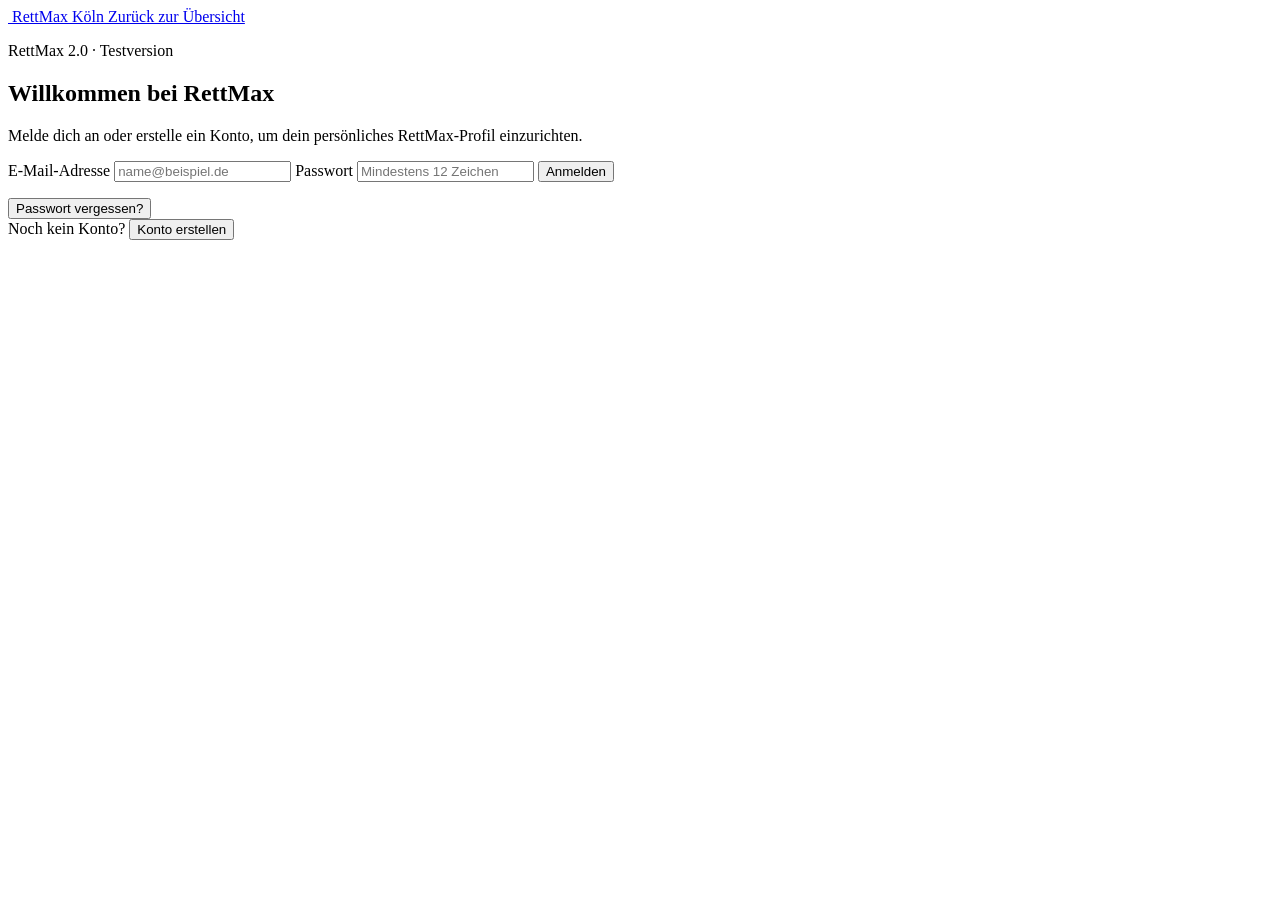
==== auth.html @ 5d6d7324 "Add RettMax sign-in and registration page" ====
<!doctype html>
<html lang="de">
<head>
  <meta charset="utf-8">
  <meta name="viewport" content="width=device-width, initial-scale=1">
  <meta name="theme-color" content="#080d18">
  <title>Anmelden – RettMax Köln</title>
  <link rel="stylesheet" href="style.css?v=5">
</head>
<body class="auth-page">
  <header>
    <div class="top">
      <a class="brand auth-brand" href="index.html" aria-label="Zurück zu RettMax Köln">
        <img src="RettMax.png" alt="" class="brand-logo">
        <span>RettMax</span> Köln
      </a>
      <a class="auth-back" href="index.html">Zurück zur Übersicht</a>
    </div>
  </header>
  <main class="auth-main">
    <section class="auth-card" aria-labelledby="authTitle">
      <p class="auth-kicker">RettMax 2.0 · Testversion</p>
      <h1 id="authTitle">Willkommen bei RettMax</h1>
      <p id="authIntro" class="auth-intro">Melde dich an oder erstelle ein Konto, um dein persönliches RettMax-Profil einzurichten.</p>

      <div id="authConfigNotice" class="auth-notice" hidden>
        Die Anmeldung ist noch nicht verbunden. Für den Test wird zuerst ein Supabase-Projekt benötigt.
      </div>

      <div id="authSession" class="auth-session" hidden>
        <p>Du bist angemeldet als <strong id="authUserEmail"></strong>.</p>
        <p id="authUserId" class="auth-user-id"></p>
        <button id="signOutButton" class="btn copy" type="button">Abmelden</button>
      </div>

      <form id="authForm" class="auth-form" novalidate>
        <label id="nameField" hidden for="displayName">Anzeigename</label>
        <input id="displayName" name="displayName" type="text" autocomplete="name" placeholder="Dein Name" hidden>

        <label for="email">E-Mail-Adresse</label>
        <input id="email" name="email" type="email" autocomplete="email" placeholder="name@beispiel.de" required>

        <label for="password">Passwort</label>
        <input id="password" name="password" type="password" autocomplete="current-password" minlength="12" placeholder="Mindestens 12 Zeichen" required>
        <p id="passwordHint" class="auth-hint" hidden>Verwende mindestens 12 Zeichen.</p>

        <label id="confirmField" hidden for="confirmPassword">Passwort wiederholen</label>
        <input id="confirmPassword" name="confirmPassword" type="password" autocomplete="new-password" placeholder="Passwort wiederholen" hidden>

        <button id="submitAuth" class="btn route auth-submit" type="submit">Anmelden</button>
        <p id="authStatus" class="auth-status" role="status" aria-live="polite"></p>
      </form>

      <button id="resetPassword" class="auth-text-button" type="button">Passwort vergessen?</button>
      <div class="auth-switch">
        <span id="switchPrompt">Noch kein Konto?</span>
        <button id="switchMode" class="auth-text-button" type="button">Konto erstellen</button>
      </div>
    </section>
  </main>

  <script src="https://cdn.jsdelivr.net/npm/@supabase/supabase-js@2"></script>
  <script src="auth-config.js"></script>
  <script src="auth.js"></script>
</body>
</html>
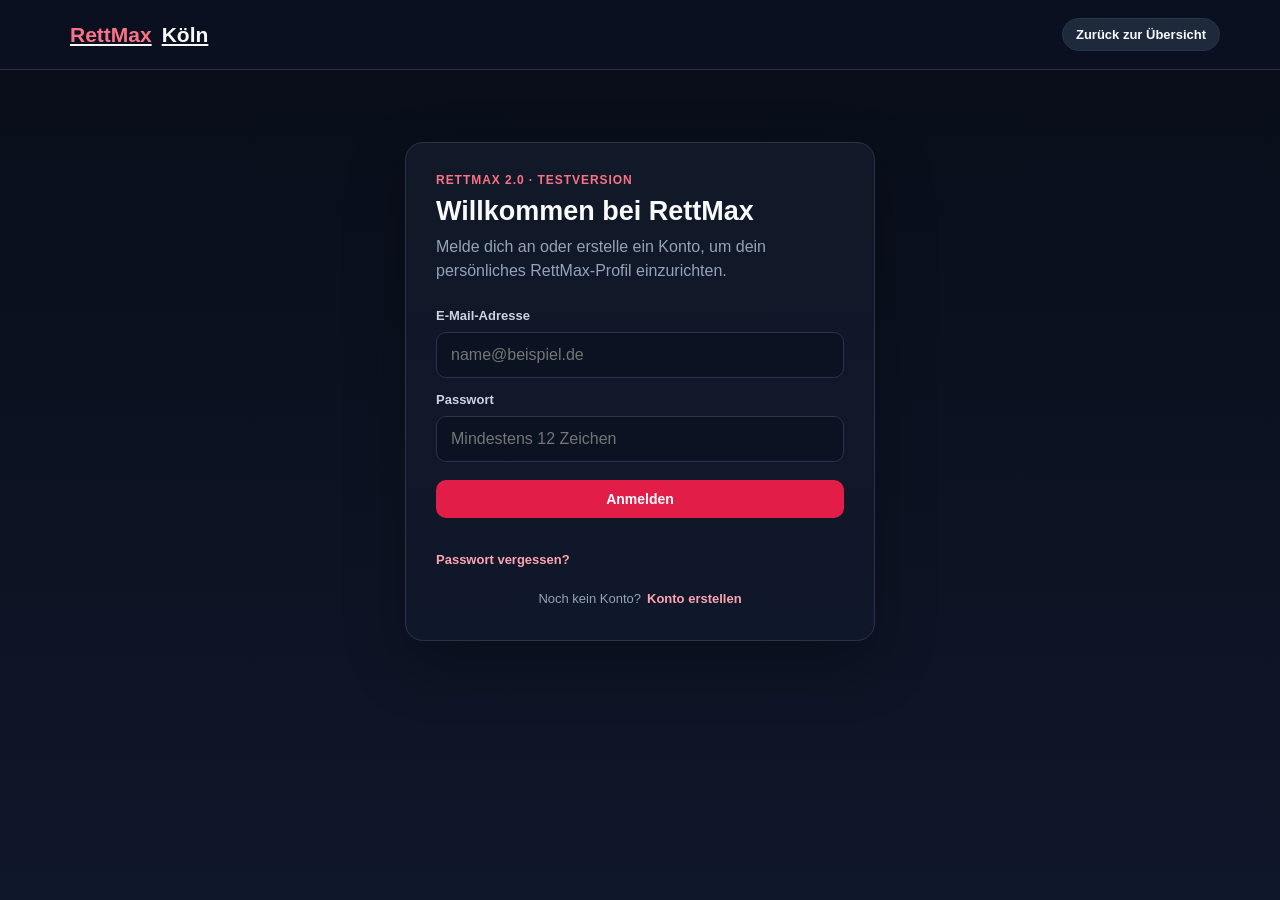
==== commit 10a41ced: "Load Firebase SDK on auth page" ====
--- a/auth.html
+++ b/auth.html
@@ -30,6 +30,10 @@
       <div id="authSession" class="auth-session" hidden>
         <p>Du bist angemeldet als <strong id="authUserEmail"></strong>.</p>
         <p id="authUserId" class="auth-user-id"></p>
+        <div id="verificationNotice" class="auth-verification" hidden>
+          Für RettMax-Funktionen muss deine E-Mail-Adresse bestätigt sein.
+          <button id="resendVerification" class="auth-text-button" type="button">Bestätigungslink erneut senden</button>
+        </div>
         <button id="signOutButton" class="btn copy" type="button">Abmelden</button>
       </div>
 
@@ -59,8 +63,7 @@
     </section>
   </main>
 
-  <script src="https://cdn.jsdelivr.net/npm/@supabase/supabase-js@2"></script>
   <script src="auth-config.js"></script>
-  <script src="auth.js"></script>
+  <script type="module" src="auth.js"></script>
 </body>
 </html>
--- a/style.css
+++ b/style.css
@@ -0,0 +1,729 @@
+/* ==========================================
+   1. GLOBAL & DESIGN TOKENS
+   ========================================== */
+:root {
+  --bg: #080d18;
+  --panel: #111827;
+  --panel2: #172033;
+  --line: #273449;
+  --text: #f8fafc;
+  --muted: #94a3b8;
+  --accent: #e11d48;
+  --accent2: #fb7185;
+  --radius: 12px;
+}
+
+* {
+  box-sizing: border-box;
+}
+
+/* Verhindert weiße Ränder in Safari/iOS beim Scrollen */
+html, body {
+  background-color: var(--bg) !important;
+  margin: 0;
+  padding: 0;
+  color: var(--text);
+  font-family: -apple-system, BlinkMacSystemFont, "Segoe UI", Roboto, Inter, Arial, sans-serif;
+  -webkit-tap-highlight-color: transparent;
+}
+
+/* ==========================================
+   9. FEEDBACK SECTION
+   ========================================== */
+.feedback-section {
+  margin: 34px 0;
+  padding-top: 28px;
+  border-top: 1px solid var(--line);
+}
+
+.feedback-section h2 {
+  margin: 0 0 7px;
+  font-size: 25px;
+}
+
+.feedback-form {
+  display: flex;
+  flex-direction: column;
+  gap: 12px;
+  max-width: 600px;
+}
+
+.feedback-form textarea {
+  width: 100%;
+  min-height: 100px;
+  padding: 14px 16px;
+  border: 1px solid var(--line);
+  background: #0f172a;
+  color: white;
+  border-radius: var(--radius);
+  font-size: 15px;
+  font-family: inherit;
+  outline: none;
+  resize: vertical;
+  transition: border-color 0.2s;
+}
+
+.feedback-form textarea:focus {
+  border-color: var(--accent2);
+}
+
+.feedback-status {
+  font-size: 13px;
+  font-weight: 600;
+  margin-top: 4px;
+}
+
+.feedback-status.success {
+  color: #86efac;
+}
+
+.feedback-status.error {
+  color: #f87171;
+}
+
+body {
+  min-height: 100vh;
+  background: linear-gradient(180deg, var(--bg), #0f172a);
+  padding-bottom: max(30px, env(safe-area-inset-bottom));
+}
+
+/* ==========================================
+   2. HEADER & NAVIGATION
+   ========================================== */
+header {
+  position: sticky;
+  top: 0;
+  z-index: 10;
+  background: rgba(11, 18, 32, 0.94);
+  backdrop-filter: blur(12px);
+  -webkit-backdrop-filter: blur(12px);
+  border-bottom: 1px solid var(--line);
+  padding-top: env(safe-area-inset-top); /* Schutz vor der iPhone Notch */
+}
+
+.top {
+  max-width: 1200px;
+  margin: auto;
+  padding: 18px 20px;
+  display: flex;
+  align-items: center;
+  justify-content: space-between;
+  gap: 15px;
+}
+
+.brand {
+  display: flex;
+  align-items: center;
+  gap: 10px; /* Abstand zwischen Logo und Text */
+  font-weight: 800;
+  font-size: 21px;
+}
+
+.brand-logo {
+  height: 32px; /* Höhe des Logos – beliebig anpassbar */
+  width: auto;
+  object-fit: contain;
+}
+
+.brand span {
+  color: var(--accent2);
+}
+
+.status {
+  font-size: 12px;
+  color: #86efac;
+  background: #12301f;
+  padding: 7px 10px;
+  border-radius: 999px;
+  font-weight: 600;
+}
+
+main {
+  max-width: 1200px;
+  margin: auto;
+  padding: 24px 20px 50px;
+}
+
+/* ==========================================
+   3. HERO, HINWEISE & TABS
+   ========================================== */
+.hero {
+  padding: 18px 0 24px;
+}
+
+.hero h1 {
+  font-size: 34px;
+  margin: 0 0 8px;
+  font-weight: 800;
+}
+
+.hero p {
+  margin: 0;
+  color: var(--muted);
+}
+
+.warning {
+  border: 1px solid #713f12;
+  background: #27170b;
+  color: #fed7aa;
+  padding: 12px 14px;
+  border-radius: var(--radius);
+  margin: 0 0 20px;
+  font-size: 13px;
+  line-height: 1.4;
+}
+
+.tabs {
+  display: grid;
+  grid-template-columns: repeat(4, 1fr);
+  gap: 10px;
+  margin: 8px 0 22px;
+}
+
+.tab {
+  border: 1px solid var(--line);
+  background: var(--panel);
+  color: var(--text);
+  padding: 14px 12px;
+  border-radius: var(--radius);
+  font-weight: 700;
+  cursor: pointer;
+  transition: all 0.2s ease;
+}
+
+.tab.active {
+  background: var(--accent);
+  border-color: var(--accent);
+  box-shadow: 0 4px 12px rgba(225, 29, 72, 0.3);
+}
+
+/* ==========================================
+   4. SUCHFELD & STANDORT
+   ========================================== */
+.search-controls {
+  display: flex;
+  gap: 10px;
+  align-items: stretch;
+  margin-bottom: 8px;
+}
+
+.search-controls .search {
+  margin-bottom: 0;
+  flex: 1;
+}
+
+.search {
+  width: 100%;
+  padding: 14px 16px;
+  border: 1px solid var(--line);
+  background: #0f172a;
+  color: white;
+  border-radius: var(--radius);
+  font-size: 16px;
+  outline: none;
+  transition: border-color 0.2s;
+}
+
+.search:focus {
+  border-color: var(--accent2);
+}
+
+.location-btn {
+  white-space: nowrap;
+  border: 1px solid var(--line);
+  background: #1e293b;
+  color: white;
+  border-radius: var(--radius);
+  padding: 0 17px;
+  font-weight: 700;
+  cursor: pointer;
+  transition: background 0.2s;
+}
+
+.location-btn:hover {
+  background: #263449;
+}
+
+.location-status {
+  font-size: 12px;
+  color: var(--muted);
+  margin-bottom: 18px;
+}
+
+/* ==========================================
+   5. ERGEBNIS-CARDS GRID
+   ========================================== */
+.grid {
+  display: grid;
+  grid-template-columns: repeat(auto-fill, minmax(280px, 1fr));
+  gap: 14px;
+}
+
+.card {
+  background: linear-gradient(180deg, var(--panel), #0f172a);
+  border: 1px solid var(--line);
+  border-radius: 15px;
+  padding: 17px;
+  display: flex;
+  flex-direction: column;
+  min-height: 180px;
+}
+
+.card h3 {
+  margin: 0 0 7px;
+  font-size: 17px;
+}
+
+.area {
+  color: var(--accent2);
+  font-size: 12px;
+  font-weight: 700;
+  text-transform: uppercase;
+  letter-spacing: .04em;
+}
+
+.distance {
+  color: #86efac;
+  font-size: 12px;
+  font-weight: 700;
+  margin: -3px 0 8px;
+}
+
+.addr {
+  color: var(--muted);
+  font-size: 14px;
+  line-height: 1.45;
+  margin: 8px 0 14px;
+}
+
+.note {
+  font-size: 12px;
+  color: #cbd5e1;
+  background: #111c2e;
+  border-radius: 99px;
+  padding: 8px 12px;
+  margin-bottom: 12px;
+  display: inline-block;
+}
+
+.specialty-list {
+  font-size: 12px;
+  color: #cbd5e1;
+  line-height: 1.45;
+  margin-bottom: 12px;
+  background: #0b1322;
+  padding: 9px 11px;
+  border-radius: 8px;
+  border: 1px solid #1a2638;
+}
+
+.actions {
+  margin-top: auto;
+  display: flex;
+  gap: 8px;
+}
+
+.btn {
+  flex: 1;
+  text-align: center;
+  text-decoration: none;
+  border-radius: 10px;
+  padding: 11px 9px;
+  font-weight: 700;
+  font-size: 14px;
+  border: none;
+  cursor: pointer;
+  transition: opacity 0.2s;
+}
+
+.btn:active {
+  opacity: 0.8;
+}
+
+.route {
+  background: var(--accent);
+  color: white;
+}
+
+.copy {
+  background: #1e293b;
+  color: white;
+  border: 1px solid var(--line);
+}
+
+.empty {
+  padding: 30px;
+  text-align: center;
+  color: var(--muted);
+  display: none;
+}
+
+/* ==========================================
+   6. KARTE & MAẞGESCHNEIDERTE FILTER-CHIPS
+   ========================================== */
+.map-section {
+  margin: 34px 0;
+  padding-top: 28px;
+  border-top: 1px solid var(--line);
+}
+
+.map-section h2 {
+  margin: 0 0 7px;
+  font-size: 25px;
+}
+
+.section-sub {
+  margin: 0 0 17px;
+  color: var(--muted);
+}
+
+#map {
+  height: 420px;
+  width: 100%;
+  border-radius: 16px;
+  border: 1px solid var(--line);
+  z-index: 1;
+  margin-top: 15px;
+}
+
+/* Dark Mode Overrides für Leaflet Popups */
+.leaflet-popup-content-wrapper, .leaflet-popup-tip {
+  background: var(--panel2);
+  color: var(--text);
+  border: 1px solid var(--line);
+  box-shadow: 0 10px 25px rgba(0,0,0,0.5);
+}
+
+.leaflet-popup-content {
+  margin: 14px;
+  font-family: inherit;
+}
+
+.map-popup-title {
+  font-weight: 700;
+  font-size: 15px;
+  margin-bottom: 4px;
+  color: white;
+}
+
+.map-popup-addr {
+  font-size: 12px;
+  color: var(--muted);
+  margin-bottom: 10px;
+}
+
+/* Filter Container */
+.map-filters {
+  display: flex;
+  flex-wrap: wrap;
+  gap: 10px;
+  margin-top: 12px;
+}
+
+.filter-chip {
+  display: inline-flex;
+  align-items: center;
+  gap: 9px;
+  background: var(--panel2);
+  border: 1px solid var(--line);
+  padding: 8px 14px;
+  border-radius: 10px;
+  font-size: 13px;
+  font-weight: 600;
+  color: var(--text);
+  cursor: pointer;
+  user-select: none;
+  transition: all 0.2s ease;
+}
+
+.filter-chip:hover {
+  background: #1e293b;
+  border-color: #334155;
+}
+
+/* Styling der Farbpunkte */
+.badge-dot {
+  width: 10px;
+  height: 10px;
+  border-radius: 50%;
+  display: inline-block;
+  box-shadow: 0 0 6px rgba(0,0,0,0.4);
+}
+
+/* ------------------------------------------
+   GESTALTUNG DER CUSTOM CHECKBOXEN
+   ------------------------------------------ */
+.filter-chip input[type="checkbox"] {
+  appearance: none;
+  -webkit-appearance: none;
+  width: 18px;
+  height: 18px;
+  border: 2px solid var(--line);
+  border-radius: 5px;
+  background-color: #0f172a;
+  cursor: pointer;
+  display: grid;
+  place-content: center;
+  transition: all 0.2s ease-in-out;
+  margin: 0;
+  flex-shrink: 0;
+}
+
+/* Haken-Icon (SVG-Pfad via Clip-Path) */
+.filter-chip input[type="checkbox"]::before {
+  content: "";
+  width: 10px;
+  height: 10px;
+  transform: scale(0);
+  transition: 120ms transform ease-in-out;
+  background-color: #ffffff;
+  clip-path: polygon(14% 44%, 0 65%, 50% 100%, 100% 16%, 80% 0%, 43% 62%);
+}
+
+/* Aktivierter Zustand der Checkbox */
+.filter-chip input[type="checkbox"]:checked {
+  background-color: var(--accent);
+  border-color: var(--accent);
+  box-shadow: 0 0 8px rgba(225, 29, 72, 0.4);
+}
+
+.filter-chip input[type="checkbox"]:checked::before {
+  transform: scale(1);
+}
+
+/* Focus-State für Barrierefreiheit */
+.filter-chip input[type="checkbox"]:focus-visible {
+  outline: 2px solid var(--accent2);
+  outline-offset: 2px;
+}
+
+/* ==========================================
+   7. MODAL (NAVIGATIONS-AUSWAHL)
+   ========================================== */
+.modal-overlay {
+  position: fixed;
+  top: 0;
+  left: 0;
+  right: 0;
+  bottom: 0;
+  background: rgba(0, 0, 0, 0.75);
+  backdrop-filter: blur(5px);
+  -webkit-backdrop-filter: blur(5px);
+  z-index: 1000;
+  display: flex;
+  align-items: center;
+  justify-content: center;
+  padding: 20px;
+}
+
+.modal {
+  background: var(--panel2);
+  border: 1px solid var(--line);
+  border-radius: 16px;
+  padding: 24px;
+  max-width: 380px;
+  width: 100%;
+  box-shadow: 0 20px 25px -5px rgba(0, 0, 0, 0.5);
+  text-align: center;
+}
+
+.modal h3 {
+  margin: 0 0 8px;
+  font-size: 20px;
+}
+
+.modal-addr {
+  color: var(--muted);
+  font-size: 13px;
+  line-height: 1.4;
+  margin: 0 0 20px;
+  word-break: break-word;
+}
+
+.modal-buttons {
+  display: flex;
+  flex-direction: column;
+  gap: 10px;
+  margin-bottom: 14px;
+}
+
+.modal-buttons .btn {
+  padding: 14px;
+  font-size: 15px;
+  display: block;
+}
+
+.btn-gmaps {
+  background: #4285F4;
+  color: white;
+}
+
+.btn-gmaps:hover {
+  background: #3367d6;
+}
+
+.btn-amaps {
+  background: #2c2c2e;
+  border: 1px solid #444;
+  color: white;
+}
+
+.btn-amaps:hover {
+  background: #3a3a3c;
+}
+
+.modal-close {
+  width: 100%;
+  background: #1e293b;
+  border: 1px solid var(--line);
+  color: white;
+}
+
+/* ==========================================
+   8. FOOTER & MEDIA QUERIES
+   ========================================== */
+footer {
+  max-width: 1200px;
+  margin: 0 auto;
+  padding: 0 20px 30px;
+  color: #64748b;
+  font-size: 12px;
+  line-height: 1.5;
+}
+
+@media (max-width: 650px) {
+  .tabs {
+    grid-template-columns: repeat(2, 1fr);
+  }
+  .hero h1 {
+    font-size: 28px;
+  }
+  .grid {
+    grid-template-columns: 1fr;
+  }
+  .top {
+    padding: 14px 16px;
+  }
+  main {
+    padding: 18px 16px 40px;
+  }
+  .search-controls {
+    flex-direction: column;
+  }
+  .location-btn {
+    padding: 12px;
+  }
+}
+
+
+/* ==========================================
+   10. AUTHENTIFIZIERUNG
+   ========================================== */
+.header-actions {
+  display: flex;
+  align-items: center;
+  gap: 10px;
+}
+.auth-link, .auth-back {
+  color: var(--text);
+  text-decoration: none;
+  border: 1px solid var(--line);
+  background: #1e293b;
+  border-radius: 999px;
+  padding: 8px 13px;
+  font-size: 13px;
+  font-weight: 700;
+}
+.auth-link:hover, .auth-back:hover {
+  background: #263449;
+}
+.auth-page { min-height: 100vh; }
+.auth-brand { color: var(--text); }
+.auth-main {
+  display: grid;
+  place-items: start center;
+  padding-top: 8vh;
+}
+.auth-card {
+  width: min(100%, 470px);
+  padding: 30px;
+  background: linear-gradient(180deg, var(--panel), #0f172a);
+  border: 1px solid var(--line);
+  border-radius: 18px;
+  box-shadow: 0 22px 60px rgba(0,0,0,.28);
+}
+.auth-kicker {
+  color: var(--accent2);
+  font-size: 12px;
+  font-weight: 800;
+  letter-spacing: .08em;
+  text-transform: uppercase;
+  margin: 0 0 9px;
+}
+.auth-card h1 { margin: 0 0 8px; font-size: 27px; }
+.auth-intro { color: var(--muted); line-height: 1.5; margin: 0 0 20px; }
+.auth-notice {
+  color: #fed7aa;
+  background: #27170b;
+  border: 1px solid #713f12;
+  border-radius: 10px;
+  padding: 11px 12px;
+  margin-bottom: 16px;
+  font-size: 13px;
+  line-height: 1.45;
+}
+.auth-form { display: flex; flex-direction: column; gap: 9px; }
+.auth-form label { color: #cbd5e1; font-size: 13px; font-weight: 700; margin-top: 5px; }
+.auth-form input {
+  width: 100%;
+  padding: 13px 14px;
+  color: var(--text);
+  background: #0b1322;
+  border: 1px solid var(--line);
+  border-radius: 10px;
+  font: inherit;
+}
+.auth-form input:focus { outline: 2px solid var(--accent2); outline-offset: 1px; }
+.auth-hint { color: var(--muted); font-size: 12px; margin: 0; }
+.auth-submit { margin-top: 9px; width: 100%; }
+.auth-submit:disabled { opacity: .65; cursor: wait; }
+.auth-status { min-height: 18px; margin: 3px 0 0; font-size: 13px; line-height: 1.4; }
+.auth-status.error { color: #fca5a5; }
+.auth-status.success { color: #86efac; }
+.auth-text-button {
+  padding: 4px 0;
+  border: 0;
+  background: transparent;
+  color: #fda4af;
+  font: inherit;
+  font-size: 13px;
+  font-weight: 700;
+  cursor: pointer;
+}
+.auth-switch {
+  display: flex;
+  justify-content: center;
+  align-items: baseline;
+  flex-wrap: wrap;
+  gap: 6px;
+  margin-top: 16px;
+  color: var(--muted);
+  font-size: 13px;
+}
+.auth-session {
+  padding: 15px;
+  background: #0b1322;
+  border: 1px solid var(--line);
+  border-radius: 12px;
+}
+.auth-session p { margin: 0 0 10px; }
+.auth-user-id { color: var(--muted); font-size: 12px; overflow-wrap: anywhere; }
+.auth-session .btn { display: block; width: 100%; }
+[hidden] { display: none !important; }
+
+@media (max-width: 650px) {
+  .top { flex-wrap: wrap; }
+  .header-actions { margin-left: auto; }
+  .auth-main { padding-top: 4vh; }
+  .auth-card { padding: 23px 19px; }
+}
